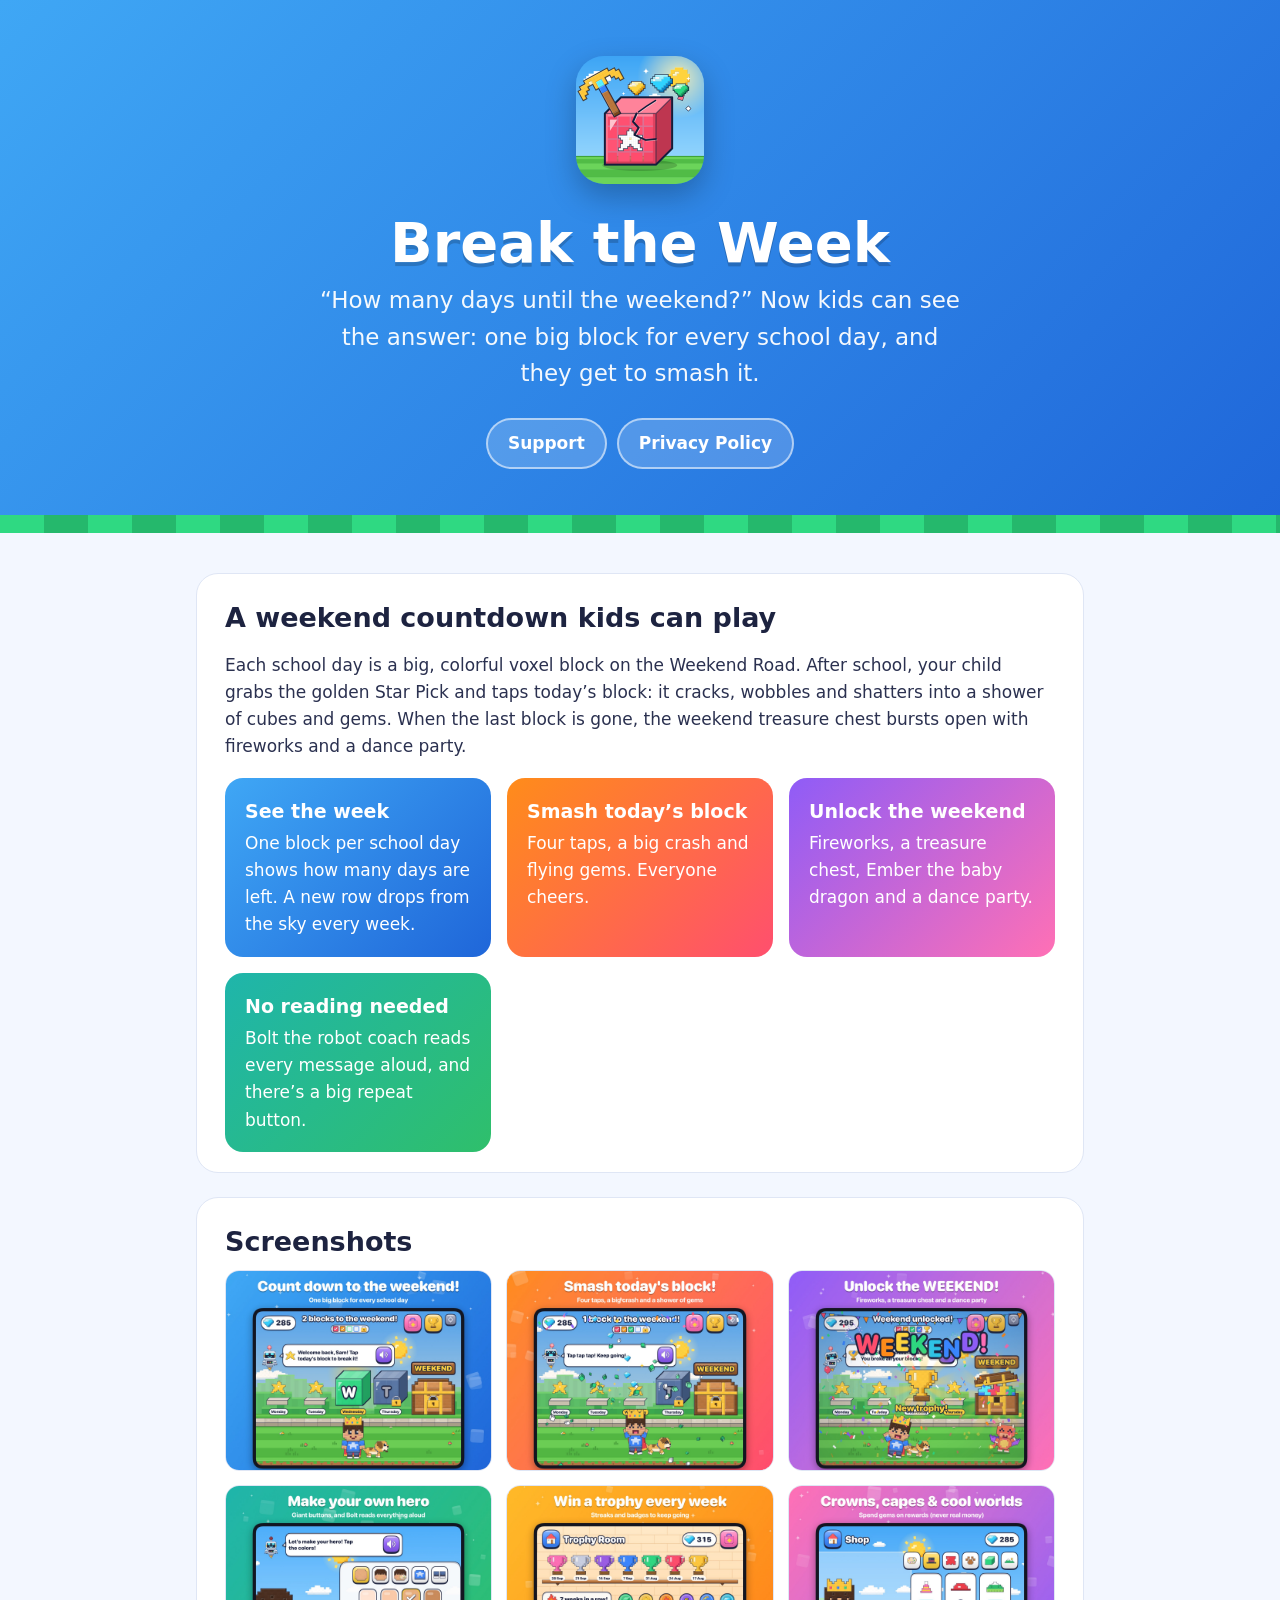
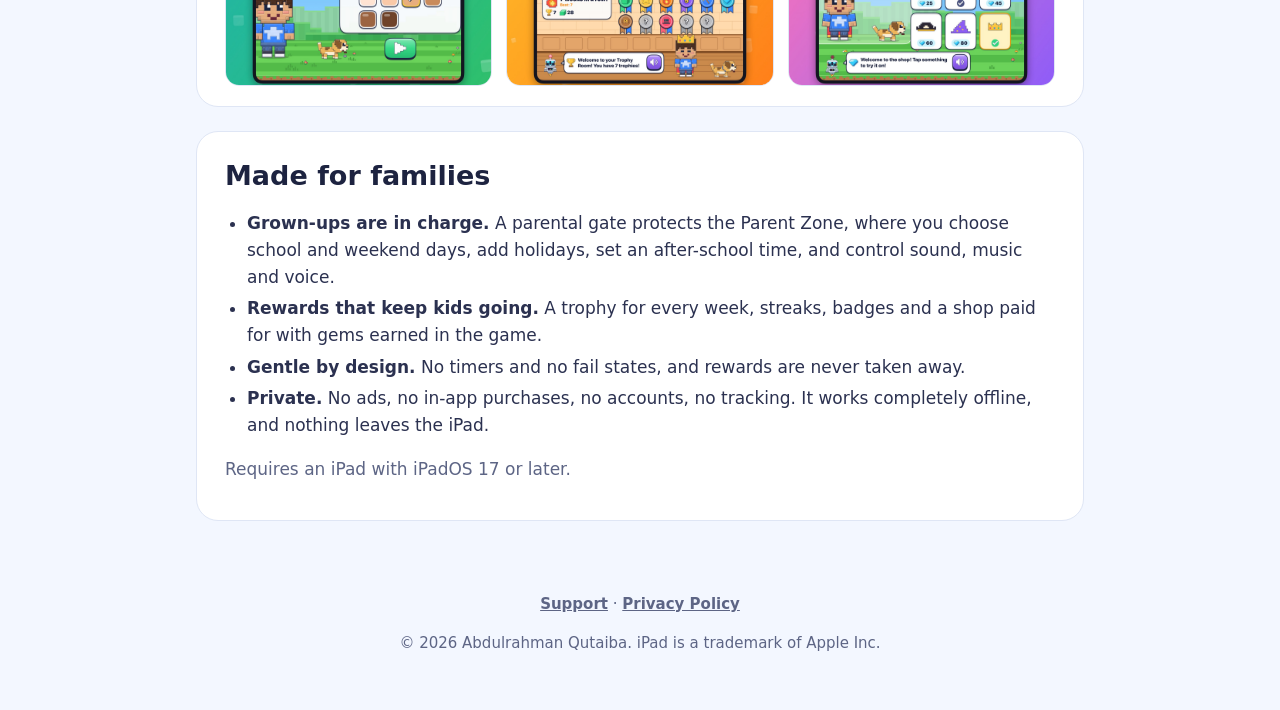
==== index.html @ 9a0e48b4 "Add Break the Week support, privacy and product pages Co-Authored-By: Claude Opus 5.5 <noreply@anthr" ====
<!DOCTYPE html>
<html lang="en">
<head>
  <meta charset="utf-8">
  <meta name="viewport" content="width=device-width, initial-scale=1">
  <title>Break the Week</title>
  <meta name="description" content="Break the Week is a weekend countdown for kids on iPad: smash one giant block every school day, collect gems and unlock a weekend party.">
  <link rel="icon" type="image/png" href="images/icon.png">
  <link rel="apple-touch-icon" href="images/icon.png">
  <link rel="stylesheet" href="style.css">
</head>
<body>
  <header class="hero">
    <img class="icon" src="images/icon.png" alt="Break the Week app icon" width="128" height="128">
    <h1>Break the Week</h1>
    <p class="tagline">&ldquo;How many days until the weekend?&rdquo; Now kids can see the answer: one big block for every school day, and they get to smash it.</p>
    <nav class="top">
      <a href="support.html">Support</a>
      <a href="privacy.html">Privacy Policy</a>
    </nav>
  </header>

  <main>
    <section>
      <h2>A weekend countdown kids can play</h2>
      <p>Each school day is a big, colorful voxel block on the Weekend Road. After school, your child grabs the golden Star Pick and taps today&rsquo;s block: it cracks, wobbles and shatters into a shower of cubes and gems. When the last block is gone, the weekend treasure chest bursts open with fireworks and a dance party.</p>
      <div class="grid">
        <div class="feature blue">
          <h3>See the week</h3>
          <p>One block per school day shows how many days are left. A new row drops from the sky every week.</p>
        </div>
        <div class="feature orange">
          <h3>Smash today&rsquo;s block</h3>
          <p>Four taps, a big crash and flying gems. Everyone cheers.</p>
        </div>
        <div class="feature purple">
          <h3>Unlock the weekend</h3>
          <p>Fireworks, a treasure chest, Ember the baby dragon and a dance party.</p>
        </div>
        <div class="feature green">
          <h3>No reading needed</h3>
          <p>Bolt the robot coach reads every message aloud, and there&rsquo;s a big repeat button.</p>
        </div>
      </div>
    </section>

    <section>
      <h2>Screenshots</h2>
      <div class="shots">
        <img src="images/01-home.jpg" alt="The Weekend Road with one block for each school day" loading="lazy">
        <img src="images/02-shatter.jpg" alt="Today's block shattering into cubes and gems" loading="lazy">
        <img src="images/03-party.jpg" alt="The weekend celebration with fireworks and a treasure chest" loading="lazy">
        <img src="images/04-hero.jpg" alt="Making your own hero with big buttons" loading="lazy">
        <img src="images/05-trophies.jpg" alt="The Trophy Room with weekly trophies and badges" loading="lazy">
        <img src="images/06-shop.jpg" alt="The shop with hats, capes and worlds bought with gems" loading="lazy">
      </div>
    </section>

    <section>
      <h2>Made for families</h2>
      <ul>
        <li><strong>Grown-ups are in charge.</strong> A parental gate protects the Parent Zone, where you choose school and weekend days, add holidays, set an after-school time, and control sound, music and voice.</li>
        <li><strong>Rewards that keep kids going.</strong> A trophy for every week, streaks, badges and a shop paid for with gems earned in the game.</li>
        <li><strong>Gentle by design.</strong> No timers and no fail states, and rewards are never taken away.</li>
        <li><strong>Private.</strong> No ads, no in-app purchases, no accounts, no tracking. It works completely offline, and nothing leaves the iPad.</li>
      </ul>
      <p class="muted">Requires an iPad with iPadOS 17 or later.</p>
    </section>
  </main>

  <footer>
    <p><a href="support.html">Support</a> &middot; <a href="privacy.html">Privacy Policy</a></p>
    <p>&copy; 2026 Abdulrahman Qutaiba. iPad is a trademark of Apple Inc.</p>
  </footer>
</body>
</html>
---- style.css ----
:root {
  --sky: #3fa7f5;
  --sky-deep: #1f66d9;
  --gold: #ffba29;
  --berry: #ff4f6e;
  --grass: #2fd982;
  --ink: #1d2340;
  --text: #2b3150;
  --muted: #5d6585;
  --card: #ffffff;
  --page: #f3f7ff;
  --line: #dfe6f5;
  color-scheme: light dark;
}

@media (prefers-color-scheme: dark) {
  :root {
    --ink: #f4f6ff;
    --text: #e3e7f7;
    --muted: #a6aecb;
    --card: #1d2340;
    --page: #121629;
    --line: #2d3558;
  }
}

* { box-sizing: border-box; }

body {
  margin: 0;
  background: var(--page);
  color: var(--text);
  font: 17px/1.6 ui-rounded, "SF Pro Rounded", system-ui, -apple-system, "Segoe UI", Roboto, sans-serif;
  -webkit-font-smoothing: antialiased;
}

a { color: var(--sky-deep); font-weight: 600; }
@media (prefers-color-scheme: dark) { a { color: #7cc4ff; } }

.hero {
  background: linear-gradient(135deg, var(--sky) 0%, var(--sky-deep) 100%);
  color: #fff;
  padding: 56px 16px 64px;
  text-align: center;
  position: relative;
  overflow: hidden;
}

.hero::after {
  content: "";
  position: absolute;
  inset: auto 0 0 0;
  height: 18px;
  background: repeating-linear-gradient(90deg, var(--grass) 0 44px, #25b86c 44px 88px);
}

.hero img.icon {
  width: 128px;
  height: 128px;
  border-radius: 28px;
  box-shadow: 0 12px 30px rgba(0, 0, 0, 0.25);
}

.hero h1 {
  font-size: clamp(34px, 6vw, 56px);
  line-height: 1.1;
  margin: 20px 0 8px;
  font-weight: 900;
  text-shadow: 0 4px 0 rgba(0, 0, 0, 0.18);
}

.hero p.tagline {
  font-size: clamp(18px, 2.6vw, 23px);
  margin: 0 auto;
  max-width: 640px;
  opacity: 0.95;
}

nav.top {
  display: flex;
  justify-content: center;
  gap: 10px;
  flex-wrap: wrap;
  margin-top: 26px;
}

nav.top a,
a.button {
  display: inline-block;
  background: rgba(255, 255, 255, 0.18);
  color: #fff;
  padding: 10px 20px;
  border-radius: 999px;
  text-decoration: none;
  font-weight: 800;
  border: 2px solid rgba(255, 255, 255, 0.55);
}

nav.top a:hover { background: rgba(255, 255, 255, 0.3); }

a.button.primary {
  background: var(--gold);
  border-color: var(--gold);
  color: #3b2600;
  box-shadow: 0 5px 0 #c98700;
}

main {
  max-width: 920px;
  margin: 0 auto;
  padding: 40px 16px 24px;
}

section {
  background: var(--card);
  border: 1px solid var(--line);
  border-radius: 22px;
  padding: 28px 28px 20px;
  margin-bottom: 24px;
}

h2 {
  color: var(--ink);
  font-size: 27px;
  line-height: 1.2;
  margin: 0 0 12px;
  font-weight: 900;
}

h3 {
  color: var(--ink);
  font-size: 19px;
  margin: 22px 0 4px;
  font-weight: 800;
}

ul { padding-left: 22px; }
li { margin: 4px 0; }

.muted { color: var(--muted); }

.grid {
  display: grid;
  grid-template-columns: repeat(auto-fit, minmax(240px, 1fr));
  gap: 16px;
}

.feature {
  border-radius: 18px;
  padding: 18px 20px;
  color: #fff;
}

.feature h3 { color: #fff; margin-top: 0; }
.feature p { margin: 0; }
.feature.blue { background: linear-gradient(135deg, #3fa7f5, #1f66d9); }
.feature.orange { background: linear-gradient(135deg, #ff8c1a, #ff4f6e); }
.feature.purple { background: linear-gradient(135deg, #8f5cf7, #ff70b5); }
.feature.green { background: linear-gradient(135deg, #1fb5ab, #2fbf6b); }

.shots {
  display: grid;
  grid-template-columns: repeat(auto-fit, minmax(260px, 1fr));
  gap: 14px;
}

.shots img {
  width: 100%;
  height: auto;
  border-radius: 14px;
  display: block;
  border: 1px solid var(--line);
}

details {
  border-top: 1px solid var(--line);
  padding: 12px 0;
}

details:first-of-type { border-top: none; }

summary {
  cursor: pointer;
  font-weight: 800;
  color: var(--ink);
  font-size: 18px;
}

details p, details ul { margin: 8px 0 4px; }

.contact {
  text-align: center;
  background: linear-gradient(135deg, #fff4d6, #ffe3ea);
  border-color: #ffd9a0;
  color: #3b2d20;
}

.contact h2 { color: #3b2d20; }

@media (prefers-color-scheme: dark) {
  .contact { background: linear-gradient(135deg, #3a2f14, #3b1f2b); border-color: #5c4721; color: #f7e9d2; }
  .contact h2 { color: #f7e9d2; }
}

.contact a.button { color: #3b2600; }

footer {
  text-align: center;
  color: var(--muted);
  font-size: 15px;
  padding: 8px 16px 40px;
}

footer a { color: var(--muted); }

@media (max-width: 560px) {
  section { padding: 22px 18px 14px; border-radius: 18px; }
  .hero { padding-top: 40px; }
}
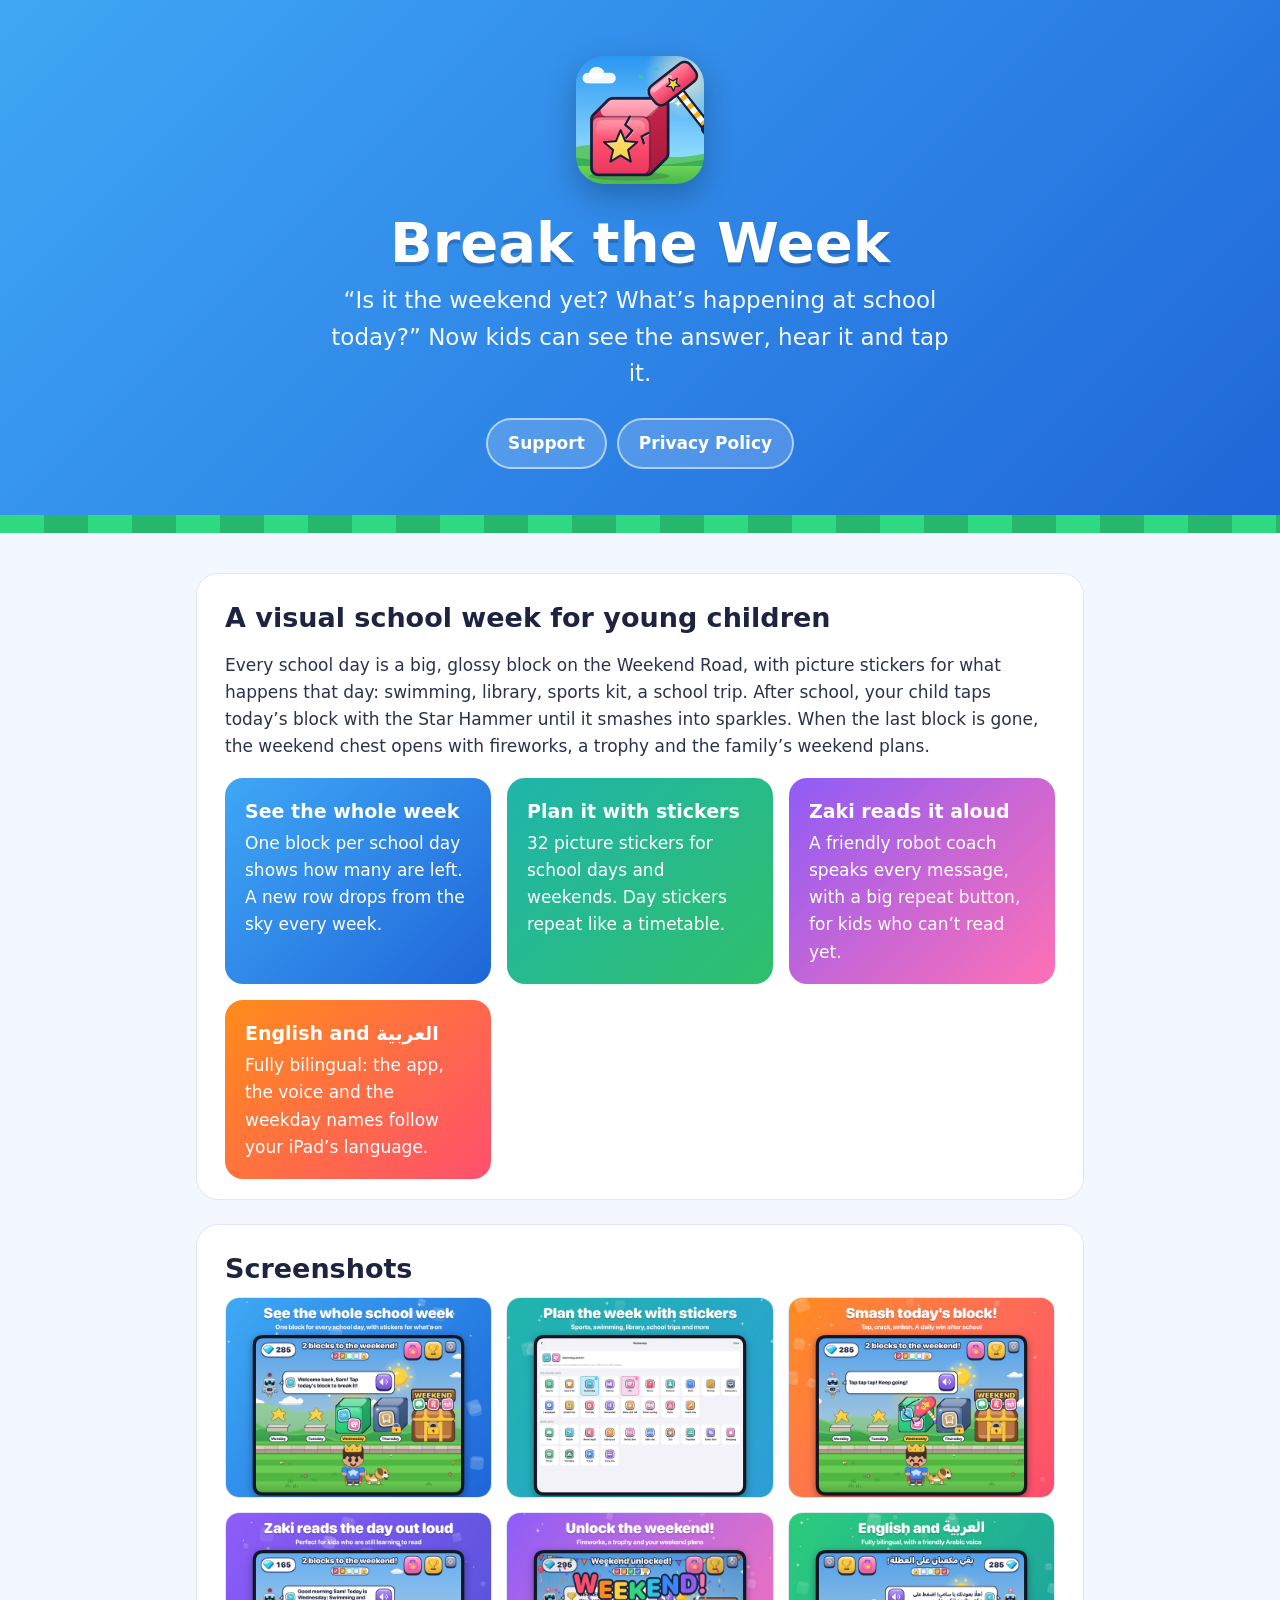
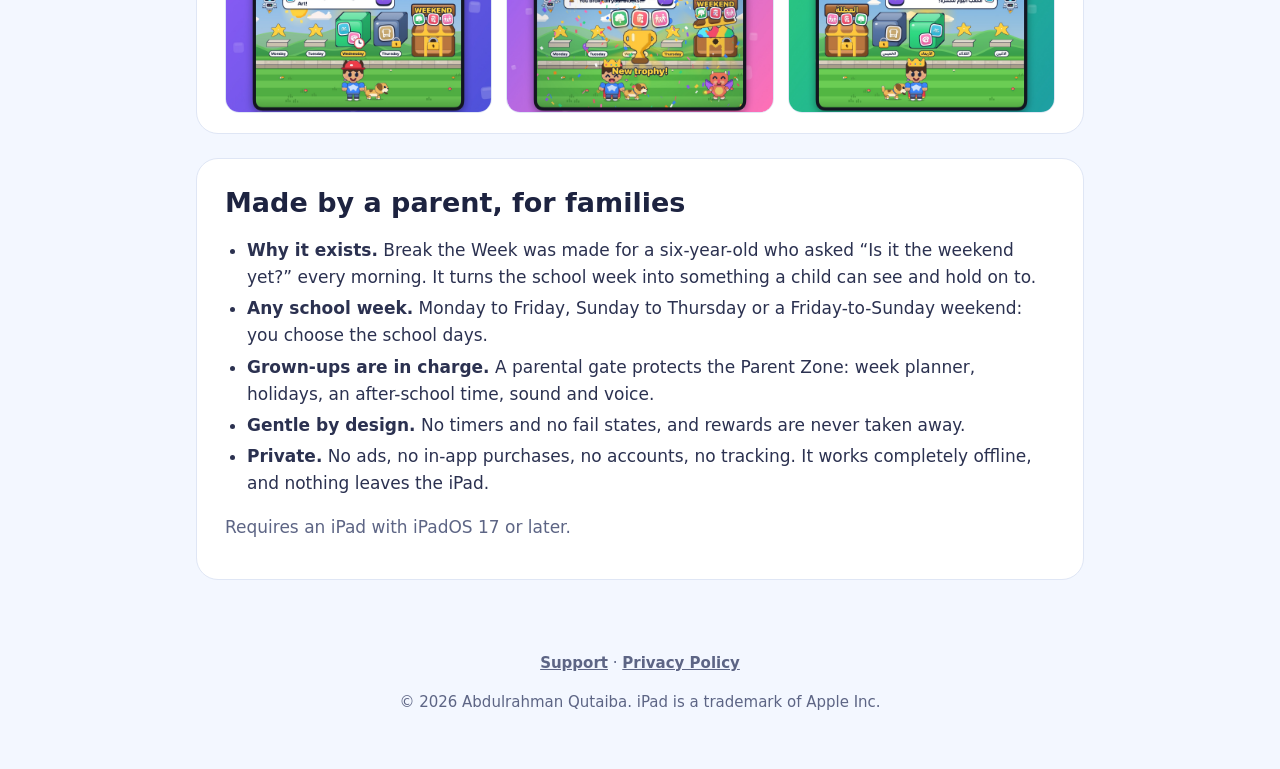
==== commit 4cafff0b: "Update the site for Break the Week 1.1 Week planner, Zaki the robot coach, English and Arabic, new i" ====
--- a/index.html
+++ b/index.html
@@ -4,7 +4,7 @@
   <meta charset="utf-8">
   <meta name="viewport" content="width=device-width, initial-scale=1">
   <title>Break the Week</title>
-  <meta name="description" content="Break the Week is a weekend countdown for kids on iPad: smash one giant block every school day, collect gems and unlock a weekend party.">
+  <meta name="description" content="Break the Week is a visual school week for kids on iPad: one block for every school day, picture stickers for what's on, Zaki the robot reads it all aloud in English or Arabic, and the weekend chest opens when the week is done.">
   <link rel="icon" type="image/png" href="images/icon.png">
   <link rel="apple-touch-icon" href="images/icon.png">
   <link rel="stylesheet" href="style.css">
@@ -13,7 +13,7 @@
   <header class="hero">
     <img class="icon" src="images/icon.png" alt="Break the Week app icon" width="128" height="128">
     <h1>Break the Week</h1>
-    <p class="tagline">&ldquo;How many days until the weekend?&rdquo; Now kids can see the answer: one big block for every school day, and they get to smash it.</p>
+    <p class="tagline">&ldquo;Is it the weekend yet? What&rsquo;s happening at school today?&rdquo; Now kids can see the answer, hear it and tap it.</p>
     <nav class="top">
       <a href="support.html">Support</a>
       <a href="privacy.html">Privacy Policy</a>
@@ -22,24 +22,24 @@
 
   <main>
     <section>
-      <h2>A weekend countdown kids can play</h2>
-      <p>Each school day is a big, colorful voxel block on the Weekend Road. After school, your child grabs the golden Star Pick and taps today&rsquo;s block: it cracks, wobbles and shatters into a shower of cubes and gems. When the last block is gone, the weekend treasure chest bursts open with fireworks and a dance party.</p>
+      <h2>A visual school week for young children</h2>
+      <p>Every school day is a big, glossy block on the Weekend Road, with picture stickers for what happens that day: swimming, library, sports kit, a school trip. After school, your child taps today&rsquo;s block with the Star Hammer until it smashes into sparkles. When the last block is gone, the weekend chest opens with fireworks, a trophy and the family&rsquo;s weekend plans.</p>
       <div class="grid">
         <div class="feature blue">
-          <h3>See the week</h3>
-          <p>One block per school day shows how many days are left. A new row drops from the sky every week.</p>
+          <h3>See the whole week</h3>
+          <p>One block per school day shows how many are left. A new row drops from the sky every week.</p>
+        </div>
+        <div class="feature green">
+          <h3>Plan it with stickers</h3>
+          <p>32 picture stickers for school days and weekends. Day stickers repeat like a timetable.</p>
+        </div>
+        <div class="feature purple">
+          <h3>Zaki reads it aloud</h3>
+          <p>A friendly robot coach speaks every message, with a big repeat button, for kids who can&rsquo;t read yet.</p>
         </div>
         <div class="feature orange">
-          <h3>Smash today&rsquo;s block</h3>
-          <p>Four taps, a big crash and flying gems. Everyone cheers.</p>
-        </div>
-        <div class="feature purple">
-          <h3>Unlock the weekend</h3>
-          <p>Fireworks, a treasure chest, Ember the baby dragon and a dance party.</p>
-        </div>
-        <div class="feature green">
-          <h3>No reading needed</h3>
-          <p>Bolt the robot coach reads every message aloud, and there&rsquo;s a big repeat button.</p>
+          <h3>English and العربية</h3>
+          <p>Fully bilingual: the app, the voice and the weekday names follow your iPad&rsquo;s language.</p>
         </div>
       </div>
     </section>
@@ -47,20 +47,21 @@
     <section>
       <h2>Screenshots</h2>
       <div class="shots">
-        <img src="images/01-home.jpg" alt="The Weekend Road with one block for each school day" loading="lazy">
-        <img src="images/02-shatter.jpg" alt="Today's block shattering into cubes and gems" loading="lazy">
-        <img src="images/03-party.jpg" alt="The weekend celebration with fireworks and a treasure chest" loading="lazy">
-        <img src="images/04-hero.jpg" alt="Making your own hero with big buttons" loading="lazy">
-        <img src="images/05-trophies.jpg" alt="The Trophy Room with weekly trophies and badges" loading="lazy">
-        <img src="images/06-shop.jpg" alt="The shop with hats, capes and worlds bought with gems" loading="lazy">
+        <img src="images/01-home.jpg" alt="The Weekend Road with a block for each school day and stickers for what happens on each day" loading="lazy">
+        <img src="images/03-planner.jpg" alt="The week planner with picture stickers like swimming, library and art" loading="lazy">
+        <img src="images/02-smash.jpg" alt="Tapping today's block with the Star Hammer" loading="lazy">
+        <img src="images/04-morning.jpg" alt="Zaki saying good morning and reading today's plan" loading="lazy">
+        <img src="images/05-party.jpg" alt="The weekend celebration with a trophy and the weekend plans" loading="lazy">
+        <img src="images/06-bilingual.jpg" alt="The app in Arabic" loading="lazy">
       </div>
     </section>
 
     <section>
-      <h2>Made for families</h2>
+      <h2>Made by a parent, for families</h2>
       <ul>
-        <li><strong>Grown-ups are in charge.</strong> A parental gate protects the Parent Zone, where you choose school and weekend days, add holidays, set an after-school time, and control sound, music and voice.</li>
-        <li><strong>Rewards that keep kids going.</strong> A trophy for every week, streaks, badges and a shop paid for with gems earned in the game.</li>
+        <li><strong>Why it exists.</strong> Break the Week was made for a six-year-old who asked &ldquo;Is it the weekend yet?&rdquo; every morning. It turns the school week into something a child can see and hold on to.</li>
+        <li><strong>Any school week.</strong> Monday to Friday, Sunday to Thursday or a Friday-to-Sunday weekend: you choose the school days.</li>
+        <li><strong>Grown-ups are in charge.</strong> A parental gate protects the Parent Zone: week planner, holidays, an after-school time, sound and voice.</li>
         <li><strong>Gentle by design.</strong> No timers and no fail states, and rewards are never taken away.</li>
         <li><strong>Private.</strong> No ads, no in-app purchases, no accounts, no tracking. It works completely offline, and nothing leaves the iPad.</li>
       </ul>
